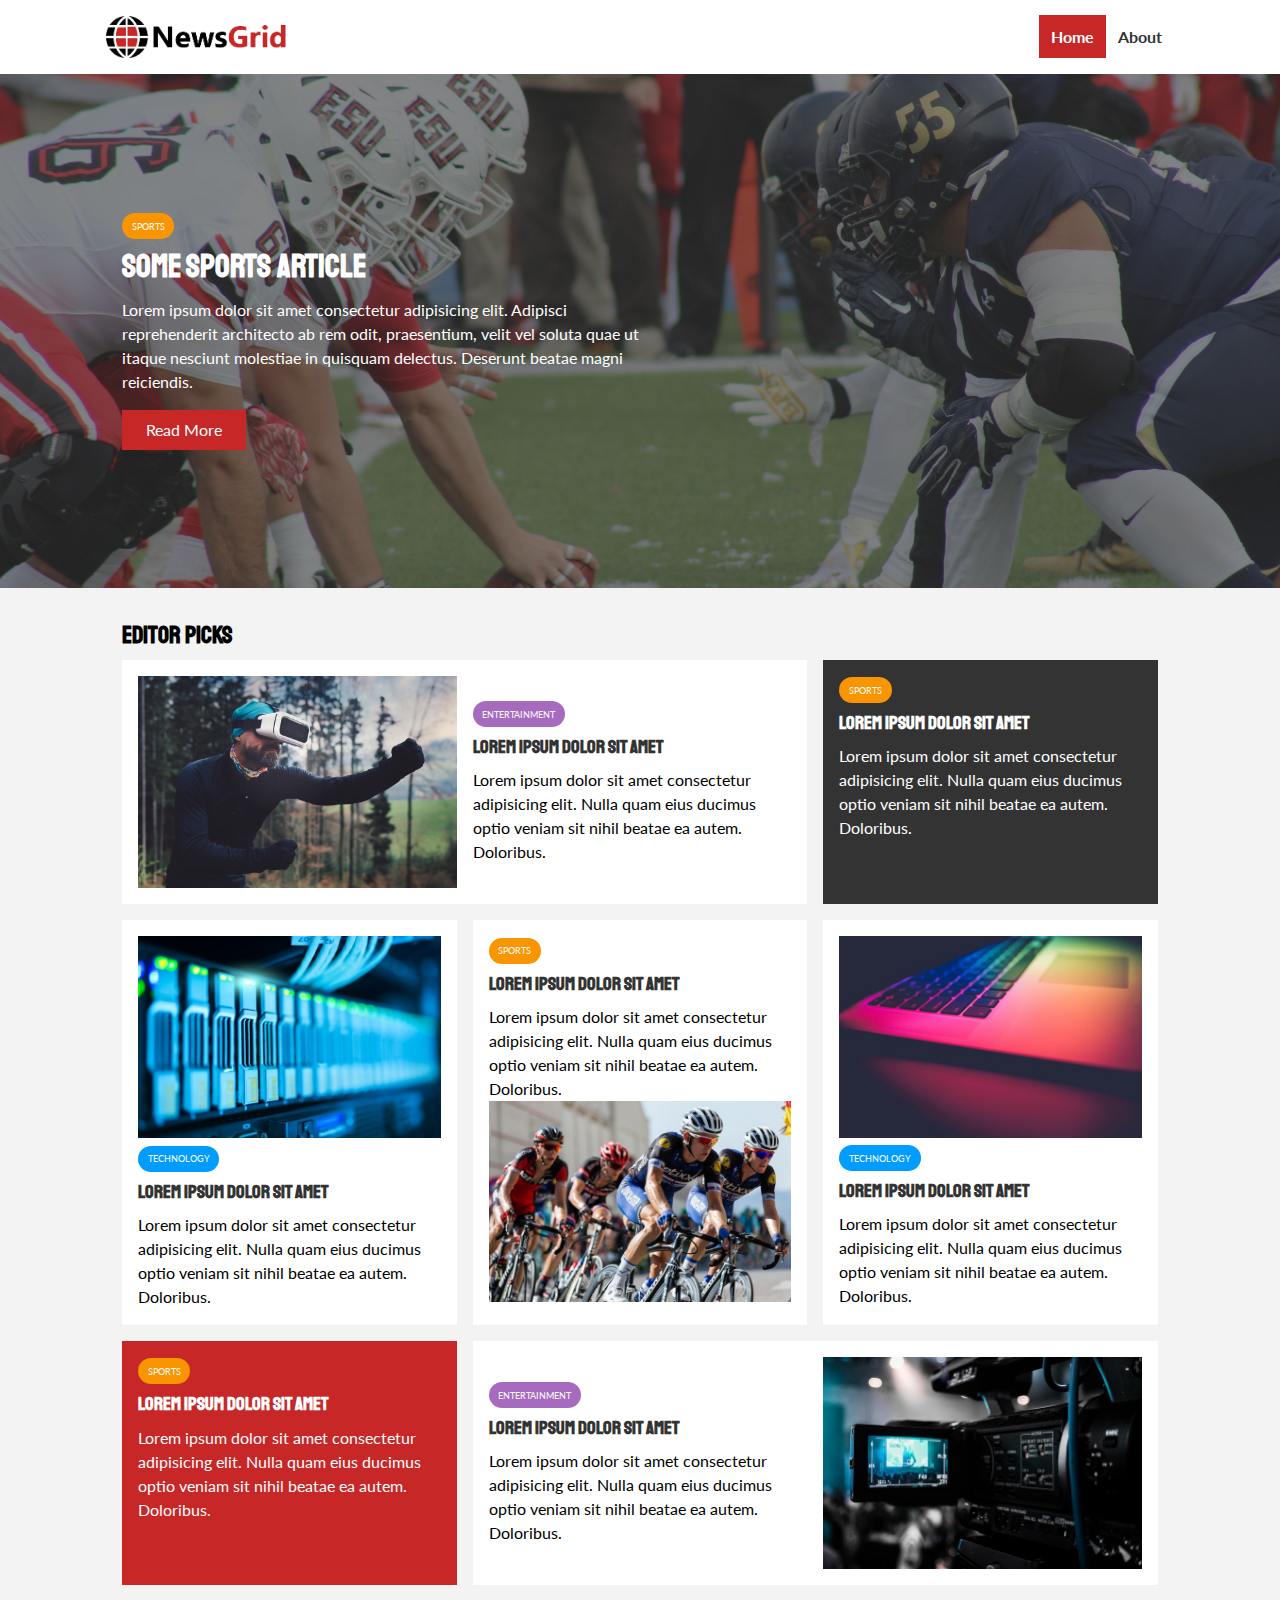
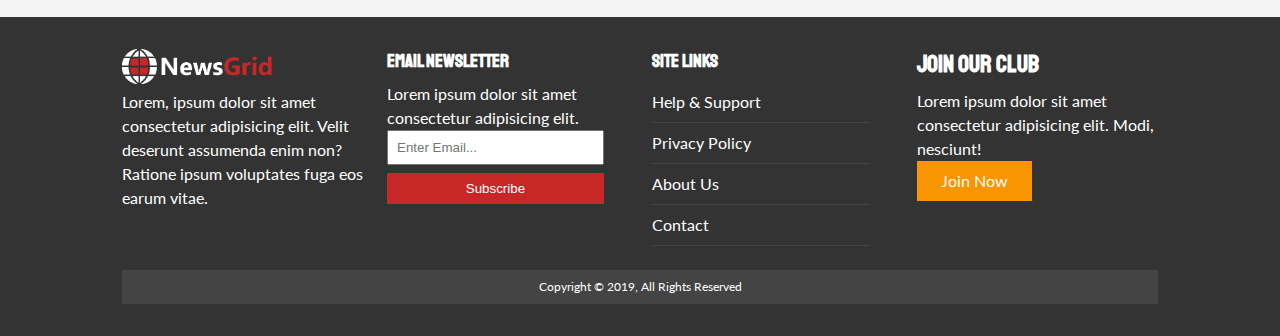
==== index.html @ 6f07f68f "updated form" ====
<!DOCTYPE html>
<html lang="en">
  <head>
    <meta charset="UTF-8" />
    <meta http-equiv="X-UA-Compatible" content="IE=edge" />
    <meta name="viewport" content="width=device-width, initial-scale=1.0" />
    <meta http-equiv="X-UA-Compatible" content="ie=edge" />
    <link
      rel="stylesheet"
      href="https://use.fontawesome.com/releases/v5.6.3/css/all.css"
      integrity="sha384-UHRtZLI+pbxtHCWp1t77Bi1L4ZtiqrqD80Kn4Z8NTSRyMA2Fd33n5dQ8lWUE00s/"
      crossorigin="anonymous"
    />
    <link
      href="https://fonts.googleapis.com/css?family=Lato|Staatliches"
      rel="stylesheet"
    />
    <link rel="stylesheet" href="css/style.css" />
    <link
      rel="stylesheet"
      media="screen and (max-width: 768px)"
      href="css/mobile.css"
    />
    <link rel="shortcut icon" type="image/x-icon" href="favicon.ico" />
    <title>Grid News Page | Latest News</title>
  </head>
  <body>
    <nav id="main-nav">
      <div class="container">
        <img src="img/logo.png" alt="NewsGrid" class="logo" />
        <div class="social">
          <a href="http://facebook.com" target="_blank"
            ><i class="fab fa-facebook fa-2x"></i
          ></a>
          <a href="http://twitter.com" target="_blank"
            ><i class="fab fa-twitter fa-2x"></i
          ></a>
          <a href="http://instagram.com" target="_blank"
            ><i class="fab fa-instagram fa-2x"></i
          ></a>
          <a href="http://youtube.com" target="_blank"
            ><i class="fab fa-youtube fa-2x"></i
          ></a>
        </div>
        <ul>
          <li><a class="current" href="index.html">Home</a></li>
          <li><a href="about.html">About</a></li>
        </ul>
      </div>
    </nav>

    <!-- Showcase -->
    <header id="showcase">
      <div class="container">
        <div class="showcase-container">
          <div class="showcase-content">
            <div class="category category-sports">Sports</div>
            <h1>Some Sports Article</h1>
            <p>
              Lorem ipsum dolor sit amet consectetur adipisicing elit. Adipisci
              reprehenderit architecto ab rem odit, praesentium, velit vel
              soluta quae ut itaque nesciunt molestiae in quisquam delectus.
              Deserunt beatae magni reiciendis.
            </p>
            <a href="article.html" class="btn btn-primary">Read More</a>
          </div>
        </div>
      </div>
    </header>

    <!-- Home Articles -->
    <section id="home-articles" class="py-2">
      <div class="container">
        <h2>Editor Picks</h2>
        <div class="articles-container">
          <article class="card">
            <img src="img/articles/ent1.jpg" alt="" />
            <div>
              <div class="category category-ent">Entertainment</div>
              <h3>
                <a href="article.html">Lorem ipsum dolor sit amet</a>
              </h3>
              <p>
                Lorem ipsum dolor sit amet consectetur adipisicing elit. Nulla
                quam eius ducimus optio veniam sit nihil beatae ea autem.
                Doloribus.
              </p>
            </div>
          </article>
          <article class="card bg-dark">
            <div class="category category-sports">Sports</div>
            <h3>
              <a href="article.html">Lorem ipsum dolor sit amet</a>
            </h3>
            <p>
              Lorem ipsum dolor sit amet consectetur adipisicing elit. Nulla
              quam eius ducimus optio veniam sit nihil beatae ea autem.
              Doloribus.
            </p>
          </article>
          <article class="card">
            <img src="img/articles/tech1.jpg" alt="" />
            <div class="category category-tech">Technology</div>
            <h3>
              <a href="article.html">Lorem ipsum dolor sit amet</a>
            </h3>
            <p>
              Lorem ipsum dolor sit amet consectetur adipisicing elit. Nulla
              quam eius ducimus optio veniam sit nihil beatae ea autem.
              Doloribus.
            </p>
          </article>
          <article class="card">
            <div class="category category-sports">Sports</div>
            <h3>
              <a href="article.html">Lorem ipsum dolor sit amet</a>
            </h3>
            <p>
              Lorem ipsum dolor sit amet consectetur adipisicing elit. Nulla
              quam eius ducimus optio veniam sit nihil beatae ea autem.
              Doloribus.
            </p>
            <img src="img/articles/sports1.jpg" alt="" />
          </article>
          <article class="card">
            <img src="img/articles/tech2.jpg" alt="" />
            <div class="category category-tech">Technology</div>
            <h3>
              <a href="article.html">Lorem ipsum dolor sit amet</a>
            </h3>
            <p>
              Lorem ipsum dolor sit amet consectetur adipisicing elit. Nulla
              quam eius ducimus optio veniam sit nihil beatae ea autem.
              Doloribus.
            </p>
          </article>
          <article class="card bg-primary">
            <div class="category category-sports">Sports</div>
            <h3>
              <a href="article.html">Lorem ipsum dolor sit amet</a>
            </h3>
            <p>
              Lorem ipsum dolor sit amet consectetur adipisicing elit. Nulla
              quam eius ducimus optio veniam sit nihil beatae ea autem.
              Doloribus.
            </p>
          </article>
          <article class="card">
            <div>
              <div class="category category-ent">Entertainment</div>
              <h3>
                <a href="article.html">Lorem ipsum dolor sit amet</a>
              </h3>
              <p>
                Lorem ipsum dolor sit amet consectetur adipisicing elit. Nulla
                quam eius ducimus optio veniam sit nihil beatae ea autem.
                Doloribus.
              </p>
            </div>
            <img src="img/articles/ent2.jpg" alt="" />
          </article>
        </div>
      </div>
    </section>

    <!-- Footer -->
    <footer id="main-footer" class="py-2">
      <div class="container footer-container">
        <div>
          <img src="img/logo_light.png" alt="NewsGrid" />
          <p>
            Lorem, ipsum dolor sit amet consectetur adipisicing elit. Velit
            deserunt assumenda enim non? Ratione ipsum voluptates fuga eos earum
            vitae.
          </p>
        </div>
        <div>
          <h3>Email Newsletter</h3>
          <p>Lorem ipsum dolor sit amet consectetur adipisicing elit.</p>
          <form name="contact" method="POST" data-netlify="true">
            <input type="email" name="email" placeholder="Enter Email..." />
            <input type="submit" value="Subscribe" class="btn btn-primary" />
          </form>
        </div>
        <div>
          <h3>Site Links</h3>
          <ul class="list">
            <li><a href="#">Help & Support</a></li>
            <li><a href="#">Privacy Policy</a></li>
            <li><a href="#">About Us</a></li>
            <li><a href="#">Contact</a></li>
          </ul>
        </div>
        <div>
          <h2>Join Our Club</h2>
          <p>
            Lorem ipsum dolor sit amet consectetur adipisicing elit. Modi,
            nesciunt!
          </p>
          <a href="#" class="btn btn-secondary">Join Now</a>
        </div>
        <div>
          <p>Copyright &copy; 2019, All Rights Reserved</p>
        </div>
      </div>
    </footer>
  </body>
</html>
---- css/style.css ----
:root {
  --primary-color: #c72727;
  --secondary-color: #f99500;
  --light-color: #f3f3f3;
  --dark-color: #333;
  --max-width: 1100px;
}

.category {
  --sports-color: #f99500;
  --ent-color: #a66bbe;
  --tech-color: #009cff;
}

* {
  margin: 0;
  padding: 0;
  box-sizing: border-box;
}

body {
  font-family: 'Lato', sans-serif;
  line-height: 1.5;
  background: var(--light-color);
}

a {
  color: #333;
  text-decoration: none;
}

ul {
  list-style: none;
}

img {
  width: 100%;
}

h1,
h2,
h3,
h4,
h5,
h6 {
  font-family: 'Staatliches', cursive;
  margin-bottom: 0.55rem;
  line-height: 1.3;
}

/* Utility */
.container {
  max-width: var(--max-width);
  margin: auto;
  padding: 0 2rem;
  overflow: hidden;
}

.category {
  display: inline-block;
  color: #fff;
  font-size: 0.55rem;
  text-transform: uppercase;
  padding: 0.4rem 0.6rem;
  border-radius: 15px;
  margin-bottom: 0.5rem;
}

.category-sports {
  background: var(--sports-color);
}
.category-ent {
  background: var(--ent-color);
}
.category-tech {
  background: var(--tech-color);
}

.btn {
  display: inline-block;
  border: none;
  background: var(--dark-color);
  color: #fff;
  padding: 0.5rem 1.5rem;
}

.btn-light {
  background: var(--light-color);
}
.btn-primary {
  background: var(--primary-color);
}
.btn-secondary {
  background: var(--secondary-color);
}

.btn-block {
  display: block;
  width: 100%;
  text-align: center;
}

.btn:hover {
  opacity: 0.9;
}

.card {
  background: #fff;
  padding: 1rem;
}

.bg-dark {
  background: var(--dark-color);
  color: #fff;
}

.bg-primary {
  background: var(--primary-color);
  color: #fff;
}

.bg-secondary {
  background: var(--secondary-color);
  color: #fff;
}

.bg-dark h1,
.bg-dark h2,
.bg-dark h3,
.bg-dark a,
.bg-primary h1,
.bg-primary h2,
.bg-primary h3,
.bg-primary a,
.bg-secondary h1,
.bg-secondary h2,
.bg-secondary h3,
.bg-secondary a {
  color: #fff;
}

.py-1 {
  padding: 1.5rem 0;
}
.py-2 {
  padding: 2rem 0;
}
.py-3 {
  padding: 3rem 0;
}
.p-1 {
  padding: 1.5rem;
}
.p-2 {
  padding: 2rem;
}
.p-3 {
  padding: 3rem;
}

.l-heading {
  font-size: 3rem;
}

.list li {
  padding: 0.5rem 0;
  border-bottom: #555 dotted 1px;
  width: 90%;
}

.list li a:hover {
  color: var(--primary-color) !important;
}

/* Inner page grid container */
.page-container {
  display: grid;
  grid-template-columns: 5fr 2fr;
  margin: 2rem 0;
  grid-gap: 1.5rem;
}

.page-container > *:first-child {
  grid-row: 1 / span 3;
}

/* Navigation */
#main-nav {
  background: #fff;
  position: sticky;
  top: 0;
  z-index: 2;
}

#main-nav .container {
  display: grid;
  grid-template-columns: 6fr 3fr 2fr;
  padding: 1rem;
  align-items: center;
}

#main-nav .logo {
  width: 180px;
}

#main-nav ul {
  justify-self: end;
  display: flex;
}

#main-nav ul li a {
  padding: 0.75rem;
  font-weight: bold;
}

#main-nav ul li a.current {
  background: var(--primary-color);
  color: #fff;
}

#main-nav ul li a:hover {
  background: var(--light-color);
  color: var(--dark-color);
}

#main-nav .social {
  justify-self: center;
}

#main-nav .social i {
  color: #777;
  margin-right: 0.5rem;
}

/* Showcase */
#showcase {
  color: #fff;
  background: #333;
  padding: 2rem;
  position: relative;
}

#showcase:before {
  content: '';
  background: url('../img/featured.jpg') no-repeat center center/cover;
  position: absolute;
  top: 0;
  left: 0;
  width: 100%;
  height: 100%;
  opacity: 0.4;
}

#showcase .showcase-container {
  display: grid;
  grid-template-columns: repeat(2, 1fr);
  justify-content: center;
  align-items: center;
  height: 50vh;
}

#showcase .showcase-content {
  z-index: 1;
}

#showcase .showcase-content p {
  margin-bottom: 1rem;
}

/* Home Articles */
#home-articles .articles-container {
  display: grid;
  grid-template-columns: repeat(3, 1fr);
  grid-gap: 1rem;
}

#home-articles .articles-container > *:first-child,
#home-articles .articles-container > *:last-child {
  display: grid;
  grid-template-columns: repeat(2, 1fr);
  grid-gap: 1rem;
  align-items: center;
  grid-column: 1 / span 2;
}

#home-articles .articles-container > *:last-child {
  grid-column: 2 / span 2;
}

#article .meta {
  display: flex;
  justify-content: space-between;
  align-items: center;
  background: #eee;
  padding: 0.5rem;
}

#article .meta .category {
  margin-top: 0.4rem;
}

/* Footer */
#main-footer {
  background: var(--dark-color);
  color: #fff;
}

#main-footer img {
  width: 150px;
}

#main-footer a {
  color: #fff;
}

#main-footer .footer-container {
  display: grid;
  grid-template-columns: repeat(4, 1fr);
  grid-gap: 1.5rem;
}

#main-footer .footer-container > *:last-child {
  background: #444;
  grid-column: 1 / span 4;
  padding: 0.5rem;
  text-align: center;
  font-size: 0.75rem;
}

#main-footer .footer-container input[type='email'] {
  width: 90%;
  padding: 0.5rem;
  margin-bottom: 0.5rem;
}

#main-footer .footer-container input[type='submit'] {
  width: 90%;
}
---- css/mobile.css ----
/* Navigation */
#main-nav .social {
  display: none;
}

#main-nav .container {
  grid-template-columns: 1fr;
  grid-gap: 1.2rem;
}

#main-nav ul,
#main-nav .logo {
  justify-self: center;
}

#main-nav ul li a {
  padding: 0.5rem;
}

#home-articles .articles-container {
  grid-template-columns: repeat(2, 1fr);
}

#home-articles .articles-container > *:first-child,
#home-articles .articles-container > *:last-child {
  grid-template-columns: 1fr;
  grid-column: 1;
}

@media (max-width: 600px) {
  /* Stack Grid Items */
  #showcase .showcase-container,
  #home-articles .articles-container,
  #main-footer .footer-container {
    grid-template-columns: 1fr;
  }

  #main-footer .footer-container > *:last-child {
    grid-column: 1;
  }

  #main-footer .footer-container > *:first-child,
  #main-footer .footer-container > *:nth-child(2) {
    border-bottom: #444 dotted 1px;
    padding-bottom: 1rem;
  }

  .page-container {
    grid-template-columns: 1fr;
    text-align: center;
  }

  .page-container > *:first-child {
    grid-row: 1;
  }

  .l-heading {
    font-size: 2rem;
  }
}
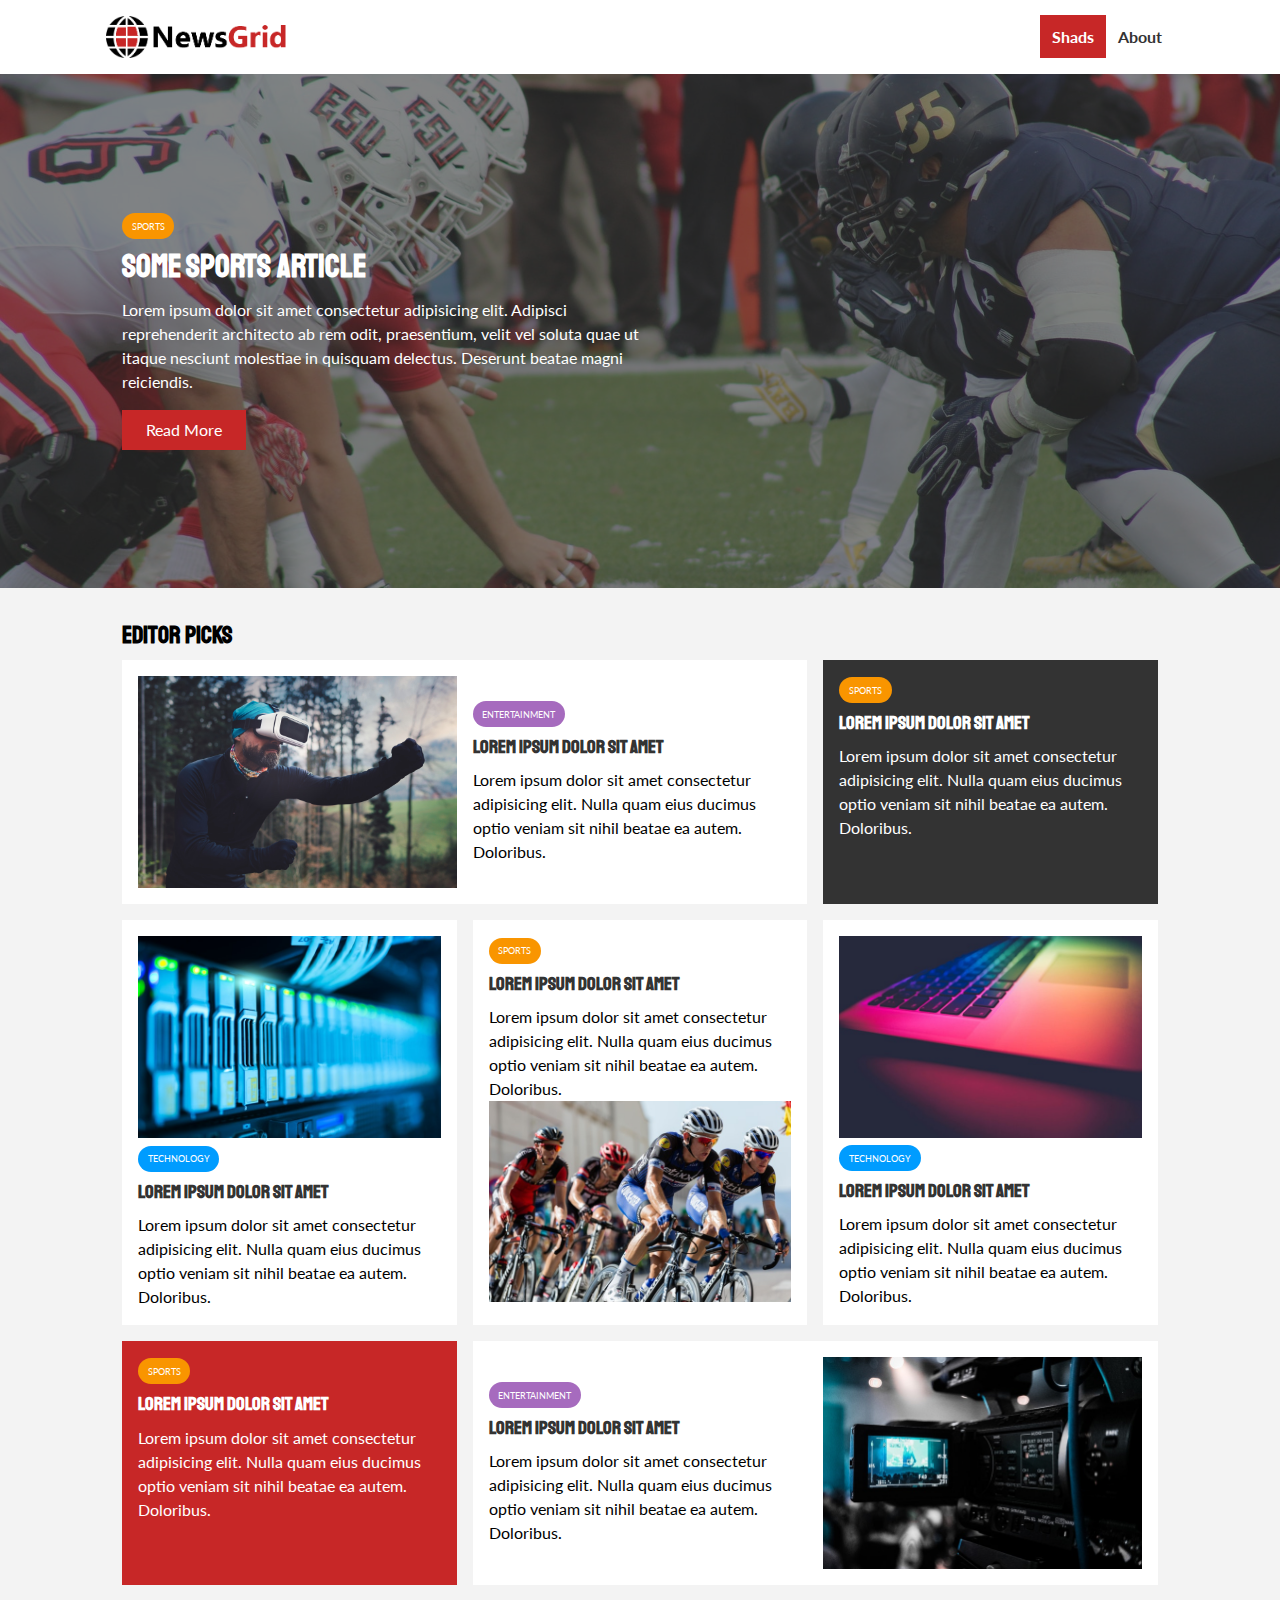
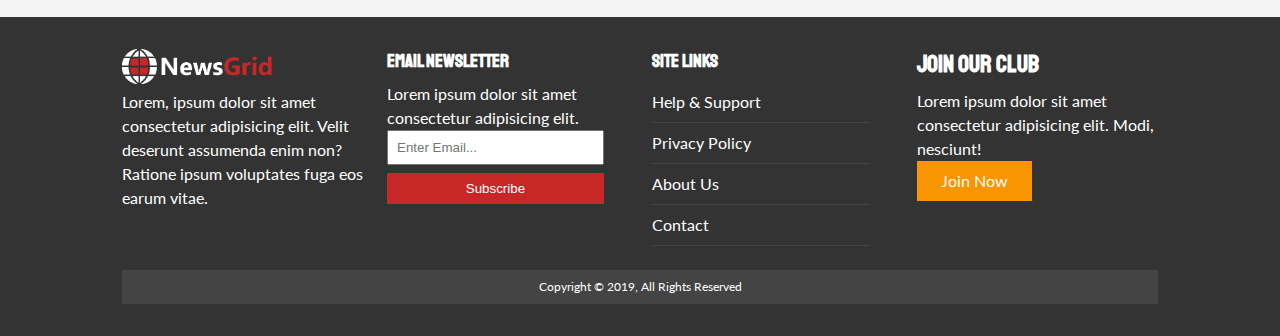
==== commit e04b7646: "changed name" ====
--- a/index.html
+++ b/index.html
@@ -43,7 +43,7 @@
           ></a>
         </div>
         <ul>
-          <li><a class="current" href="index.html">Home</a></li>
+          <li><a class="current" href="index.html">Shads</a></li>
           <li><a href="about.html">About</a></li>
         </ul>
       </div>
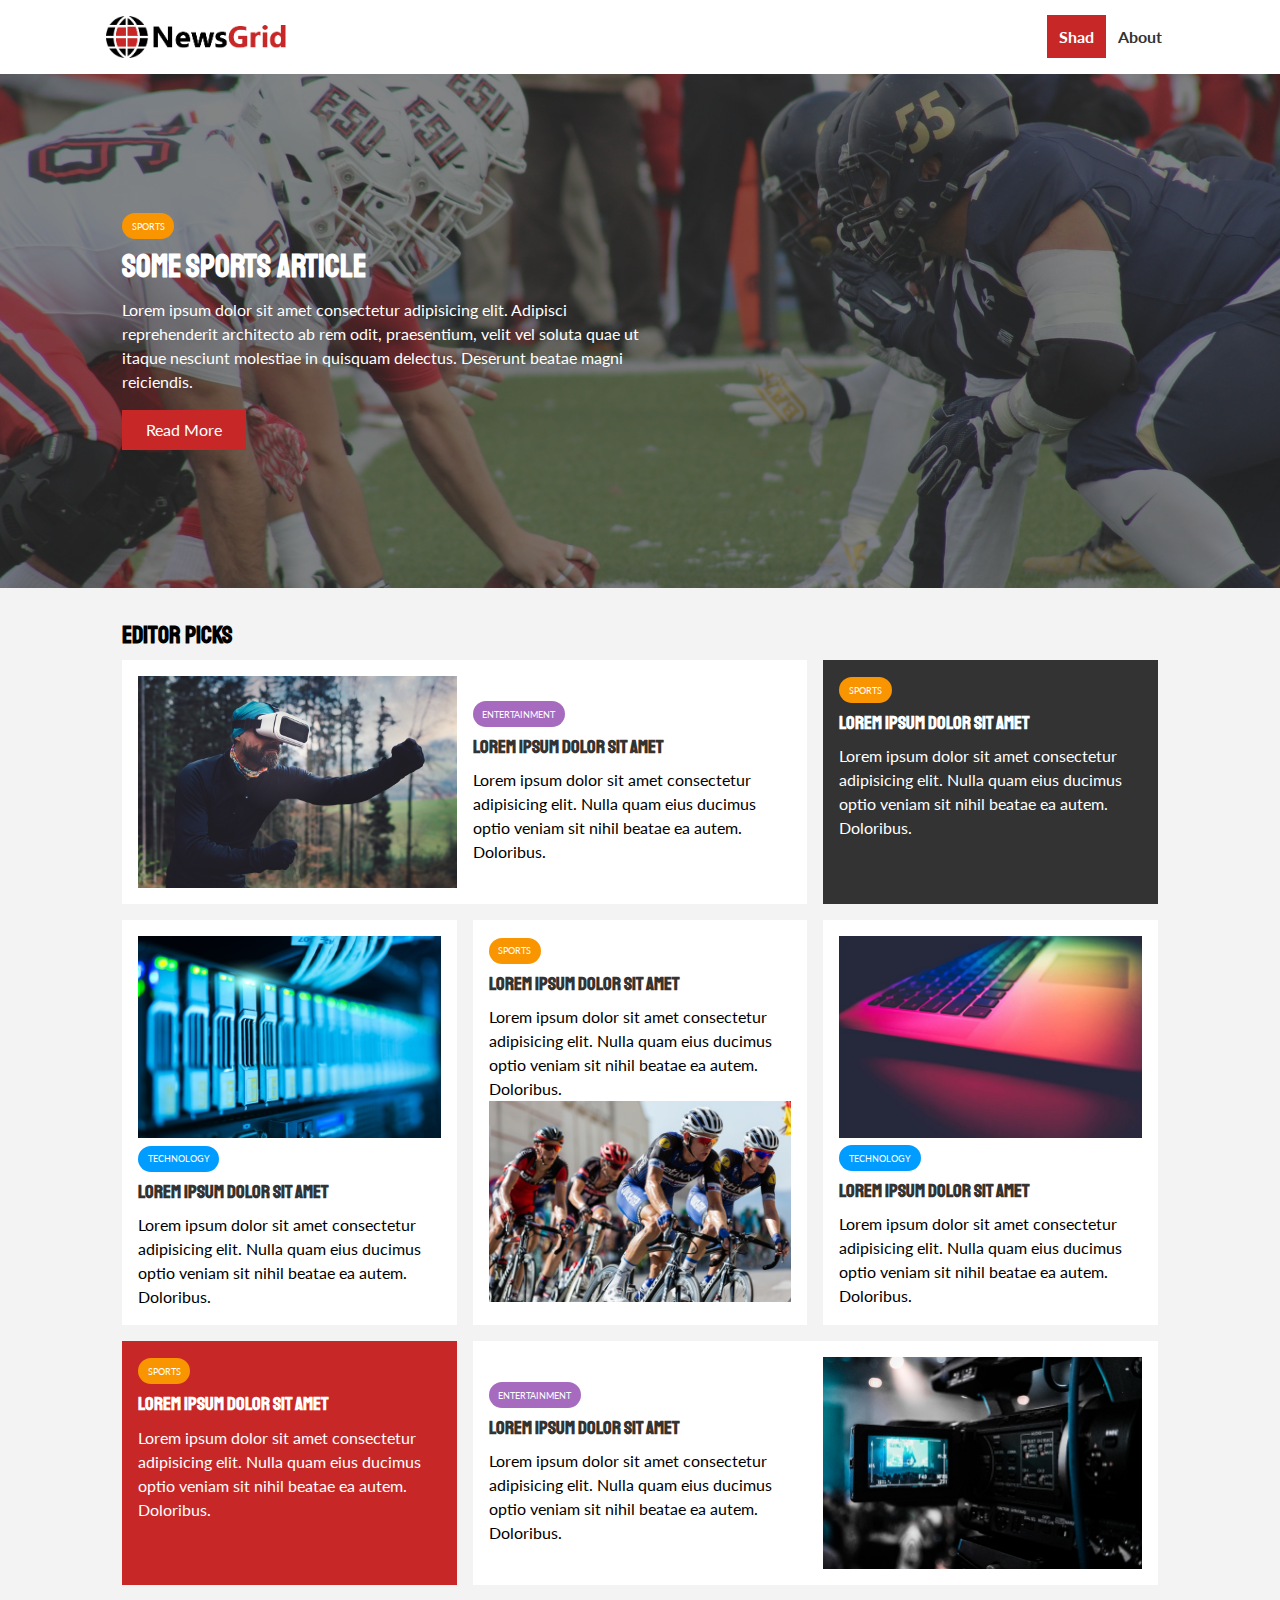
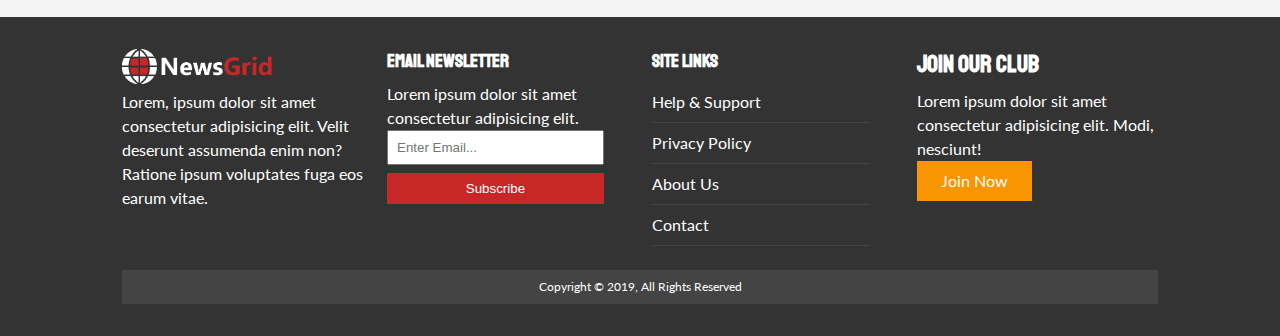
==== commit bee78f0f: "one change" ====
--- a/index.html
+++ b/index.html
@@ -43,7 +43,7 @@
           ></a>
         </div>
         <ul>
-          <li><a class="current" href="index.html">Shads</a></li>
+          <li><a class="current" href="index.html">Shad</a></li>
           <li><a href="about.html">About</a></li>
         </ul>
       </div>
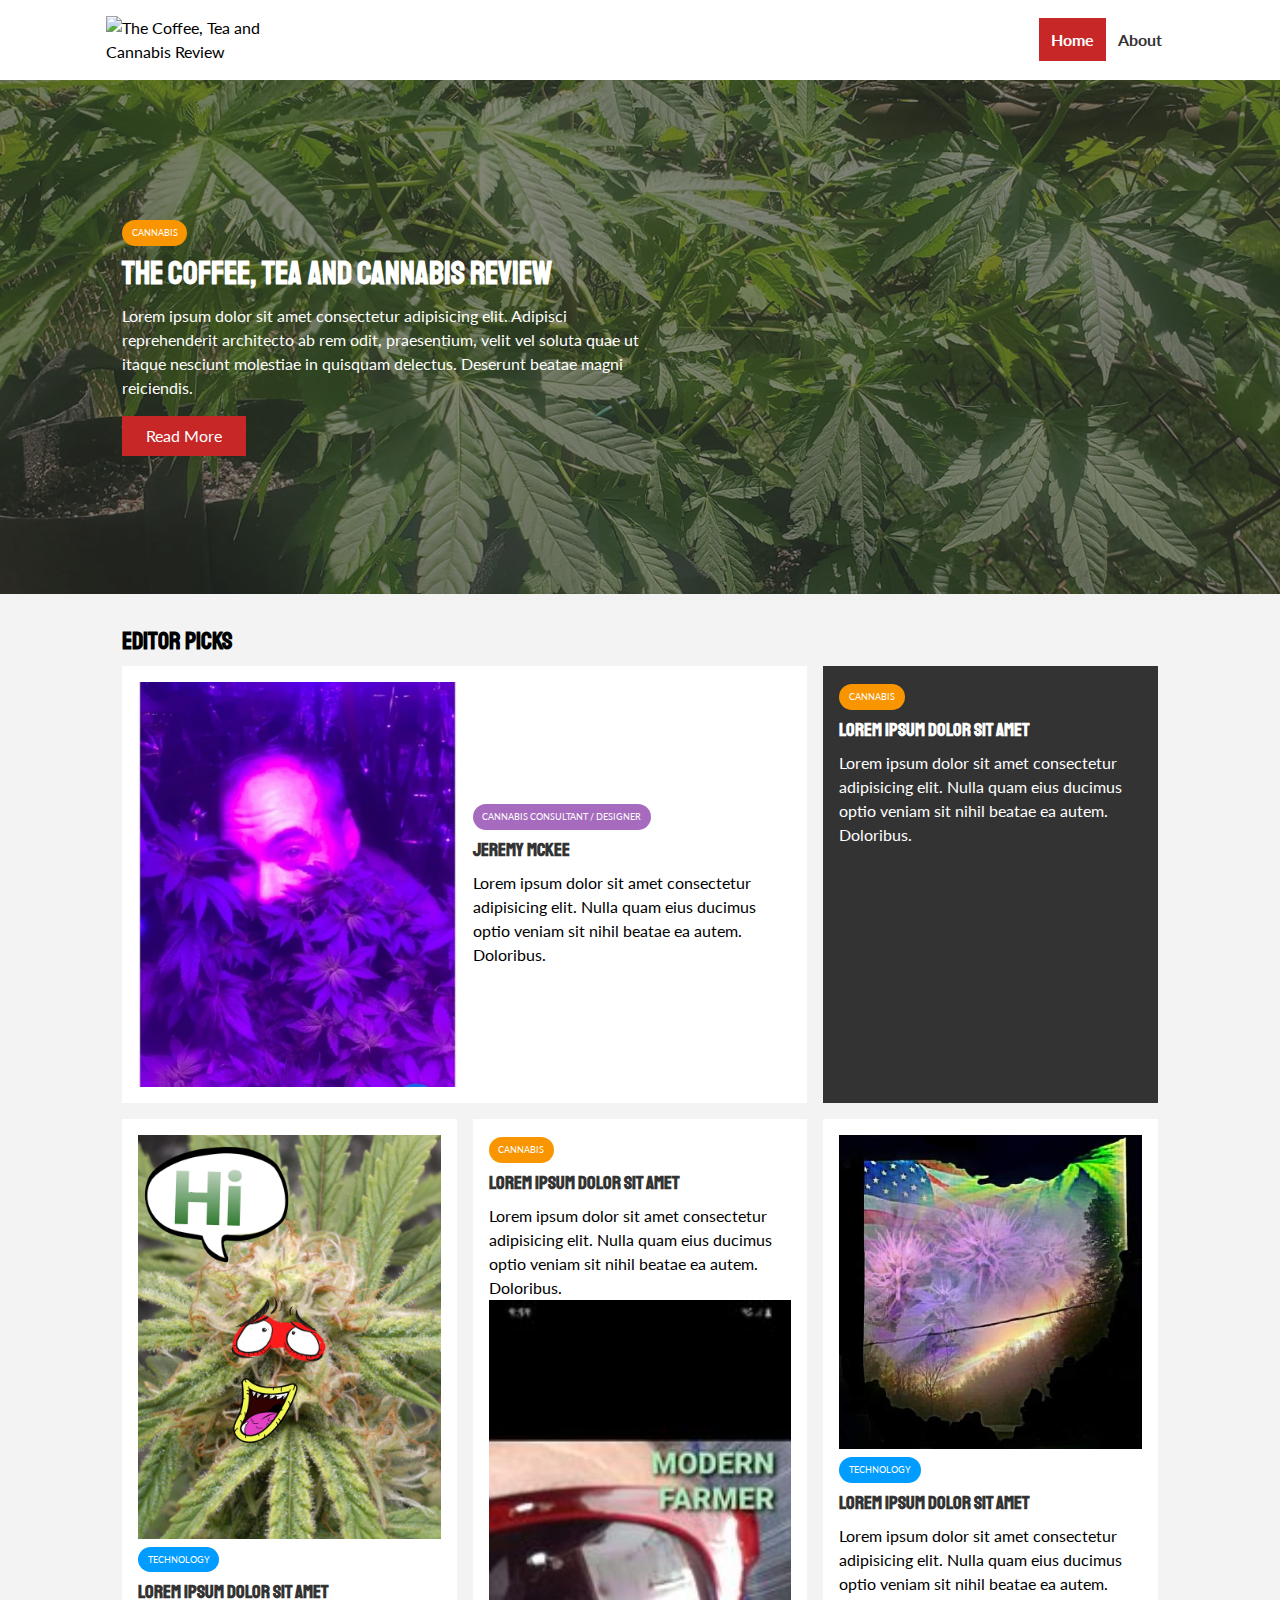
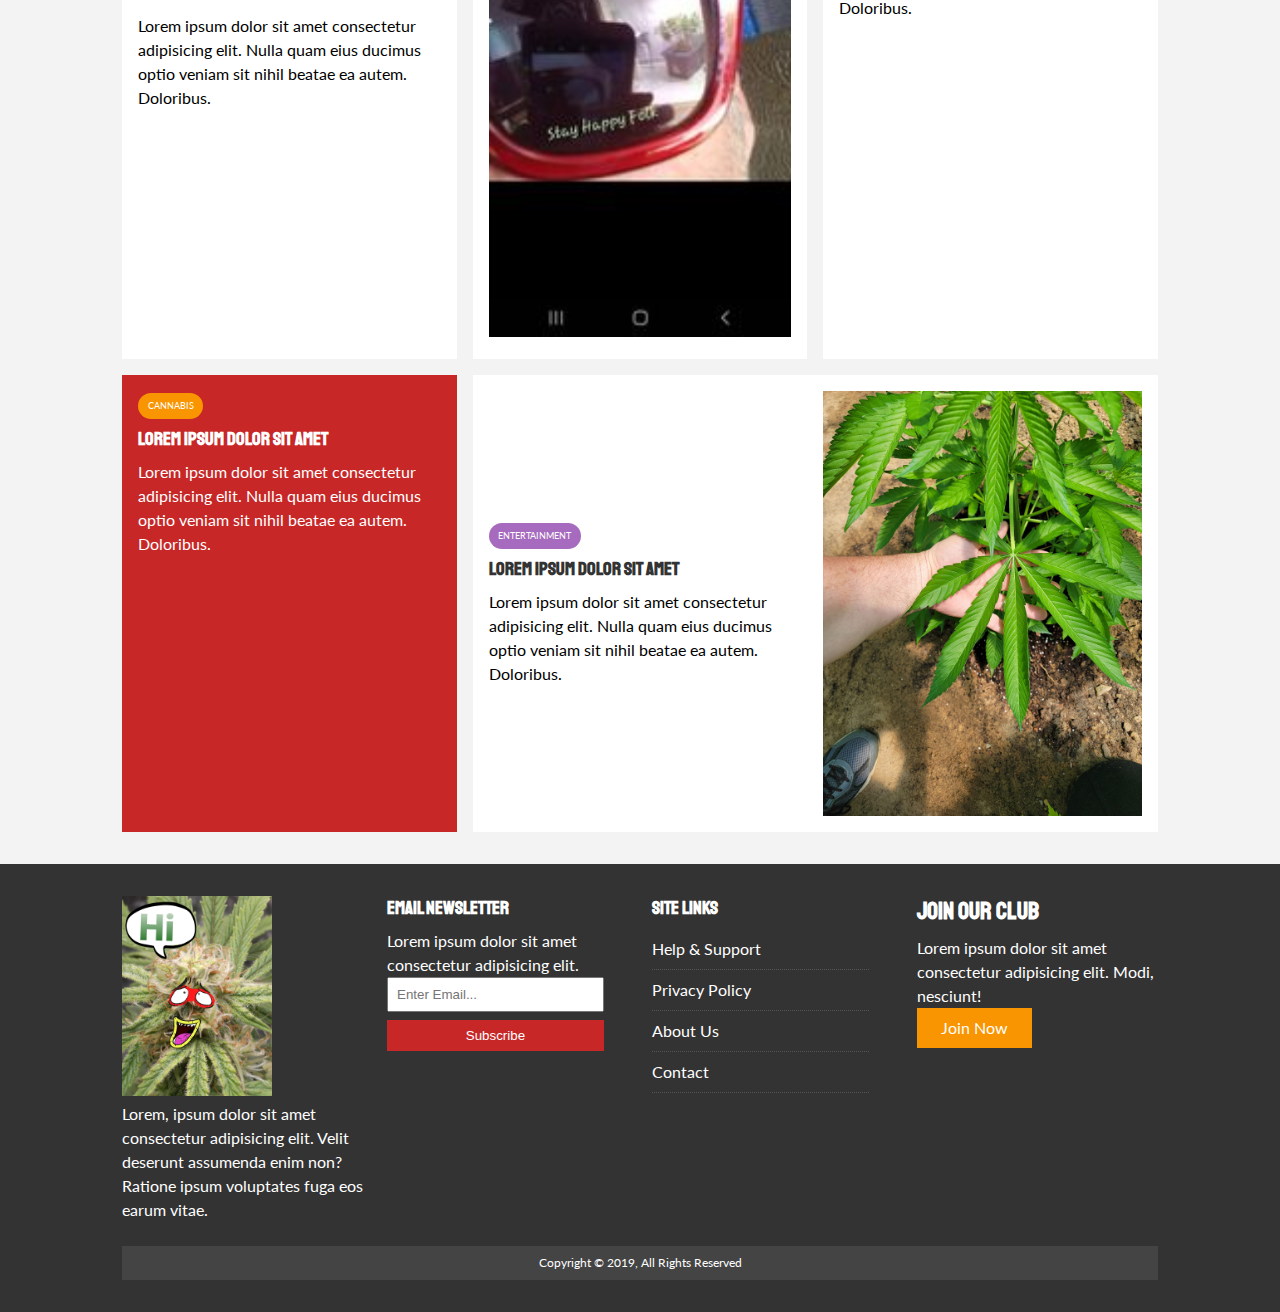
==== commit 5ddf2d36: "coffee and tea changes" ====
--- a/index.html
+++ b/index.html
@@ -22,12 +22,16 @@
       href="css/mobile.css"
     />
     <link rel="shortcut icon" type="image/x-icon" href="favicon.ico" />
-    <title>Grid News Page | Latest News</title>
+    <title>The Coffee, Tea and Cannabis Review | Latest News</title>
   </head>
   <body>
     <nav id="main-nav">
       <div class="container">
-        <img src="img/logo.png" alt="NewsGrid" class="logo" />
+        <img
+          src="img/"
+          alt="The Coffee, Tea and Cannabis Review"
+          class="logo"
+        />
         <div class="social">
           <a href="http://facebook.com" target="_blank"
             ><i class="fab fa-facebook fa-2x"></i
@@ -43,7 +47,7 @@
           ></a>
         </div>
         <ul>
-          <li><a class="current" href="index.html">Shad</a></li>
+          <li><a class="current" href="index.html">Home</a></li>
           <li><a href="about.html">About</a></li>
         </ul>
       </div>
@@ -54,8 +58,8 @@
       <div class="container">
         <div class="showcase-container">
           <div class="showcase-content">
-            <div class="category category-sports">Sports</div>
-            <h1>Some Sports Article</h1>
+            <div class="category category-sports">Cannabis</div>
+            <h1>The Coffee, Tea and Cannabis Review</h1>
             <p>
               Lorem ipsum dolor sit amet consectetur adipisicing elit. Adipisci
               reprehenderit architecto ab rem odit, praesentium, velit vel
@@ -74,7 +78,80 @@
         <h2>Editor Picks</h2>
         <div class="articles-container">
           <article class="card">
-            <img src="img/articles/ent1.jpg" alt="" />
+            <img src="img/jeremy.jpg" alt="" />
+            <div>
+              <div class="category category-ent">
+                Cannabis Consultant / Designer
+              </div>
+              <h3>
+                <a href="article.html">Jeremy Mckee</a>
+              </h3>
+              <p>
+                Lorem ipsum dolor sit amet consectetur adipisicing elit. Nulla
+                quam eius ducimus optio veniam sit nihil beatae ea autem.
+                Doloribus.
+              </p>
+            </div>
+          </article>
+          <article class="card bg-dark">
+            <div class="category category-sports">Cannabis</div>
+            <h3>
+              <a href="article.html">Lorem ipsum dolor sit amet</a>
+            </h3>
+            <p>
+              Lorem ipsum dolor sit amet consectetur adipisicing elit. Nulla
+              quam eius ducimus optio veniam sit nihil beatae ea autem.
+              Doloribus.
+            </p>
+          </article>
+          <article class="card">
+            <img src="img/hi.jpg" alt="" />
+            <div class="category category-tech">Technology</div>
+            <h3>
+              <a href="article.html">Lorem ipsum dolor sit amet</a>
+            </h3>
+            <p>
+              Lorem ipsum dolor sit amet consectetur adipisicing elit. Nulla
+              quam eius ducimus optio veniam sit nihil beatae ea autem.
+              Doloribus.
+            </p>
+          </article>
+          <article class="card">
+            <div class="category category-sports">Cannabis</div>
+            <h3>
+              <a href="article.html">Lorem ipsum dolor sit amet</a>
+            </h3>
+            <p>
+              Lorem ipsum dolor sit amet consectetur adipisicing elit. Nulla
+              quam eius ducimus optio veniam sit nihil beatae ea autem.
+              Doloribus.
+            </p>
+            <img src="img/shade.jpg" alt="" />
+          </article>
+          <article class="card">
+            <img src="img/ohio.jpg" alt="" />
+            <div class="category category-tech">Technology</div>
+            <h3>
+              <a href="article.html">Lorem ipsum dolor sit amet</a>
+            </h3>
+            <p>
+              Lorem ipsum dolor sit amet consectetur adipisicing elit. Nulla
+              quam eius ducimus optio veniam sit nihil beatae ea autem.
+              Doloribus.
+            </p>
+          </article>
+          <article class="card bg-primary">
+            <div class="category category-sports">Cannabis</div>
+            <h3>
+              <a href="article.html">Lorem ipsum dolor sit amet</a>
+            </h3>
+            <p>
+              Lorem ipsum dolor sit amet consectetur adipisicing elit. Nulla
+              quam eius ducimus optio veniam sit nihil beatae ea autem.
+              Doloribus.
+            </p>
+          </article>
+          <article class="card">
             <div>
               <div class="category category-ent">Entertainment</div>
               <h3>
@@ -86,78 +163,7 @@
                 Doloribus.
               </p>
             </div>
-          </article>
-          <article class="card bg-dark">
-            <div class="category category-sports">Sports</div>
-            <h3>
-              <a href="article.html">Lorem ipsum dolor sit amet</a>
-            </h3>
-            <p>
-              Lorem ipsum dolor sit amet consectetur adipisicing elit. Nulla
-              quam eius ducimus optio veniam sit nihil beatae ea autem.
-              Doloribus.
-            </p>
-          </article>
-          <article class="card">
-            <img src="img/articles/tech1.jpg" alt="" />
-            <div class="category category-tech">Technology</div>
-            <h3>
-              <a href="article.html">Lorem ipsum dolor sit amet</a>
-            </h3>
-            <p>
-              Lorem ipsum dolor sit amet consectetur adipisicing elit. Nulla
-              quam eius ducimus optio veniam sit nihil beatae ea autem.
-              Doloribus.
-            </p>
-          </article>
-          <article class="card">
-            <div class="category category-sports">Sports</div>
-            <h3>
-              <a href="article.html">Lorem ipsum dolor sit amet</a>
-            </h3>
-            <p>
-              Lorem ipsum dolor sit amet consectetur adipisicing elit. Nulla
-              quam eius ducimus optio veniam sit nihil beatae ea autem.
-              Doloribus.
-            </p>
-            <img src="img/articles/sports1.jpg" alt="" />
-          </article>
-          <article class="card">
-            <img src="img/articles/tech2.jpg" alt="" />
-            <div class="category category-tech">Technology</div>
-            <h3>
-              <a href="article.html">Lorem ipsum dolor sit amet</a>
-            </h3>
-            <p>
-              Lorem ipsum dolor sit amet consectetur adipisicing elit. Nulla
-              quam eius ducimus optio veniam sit nihil beatae ea autem.
-              Doloribus.
-            </p>
-          </article>
-          <article class="card bg-primary">
-            <div class="category category-sports">Sports</div>
-            <h3>
-              <a href="article.html">Lorem ipsum dolor sit amet</a>
-            </h3>
-            <p>
-              Lorem ipsum dolor sit amet consectetur adipisicing elit. Nulla
-              quam eius ducimus optio veniam sit nihil beatae ea autem.
-              Doloribus.
-            </p>
-          </article>
-          <article class="card">
-            <div>
-              <div class="category category-ent">Entertainment</div>
-              <h3>
-                <a href="article.html">Lorem ipsum dolor sit amet</a>
-              </h3>
-              <p>
-                Lorem ipsum dolor sit amet consectetur adipisicing elit. Nulla
-                quam eius ducimus optio veniam sit nihil beatae ea autem.
-                Doloribus.
-              </p>
-            </div>
-            <img src="img/articles/ent2.jpg" alt="" />
+            <img src="img/hand.jpg" alt="" />
           </article>
         </div>
       </div>
@@ -167,7 +173,7 @@
     <footer id="main-footer" class="py-2">
       <div class="container footer-container">
         <div>
-          <img src="img/logo_light.png" alt="NewsGrid" />
+          <img src="img/hi.jpg" alt="NewsGrid" />
           <p>
             Lorem, ipsum dolor sit amet consectetur adipisicing elit. Velit
             deserunt assumenda enim non? Ratione ipsum voluptates fuga eos earum
--- a/css/style.css
+++ b/css/style.css
@@ -242,7 +242,7 @@
 
 #showcase:before {
   content: '';
-  background: url('../img/featured.jpg') no-repeat center center/cover;
+  background: url('../img/jm.jpg') no-repeat center center/cover;
   position: absolute;
   top: 0;
   left: 0;
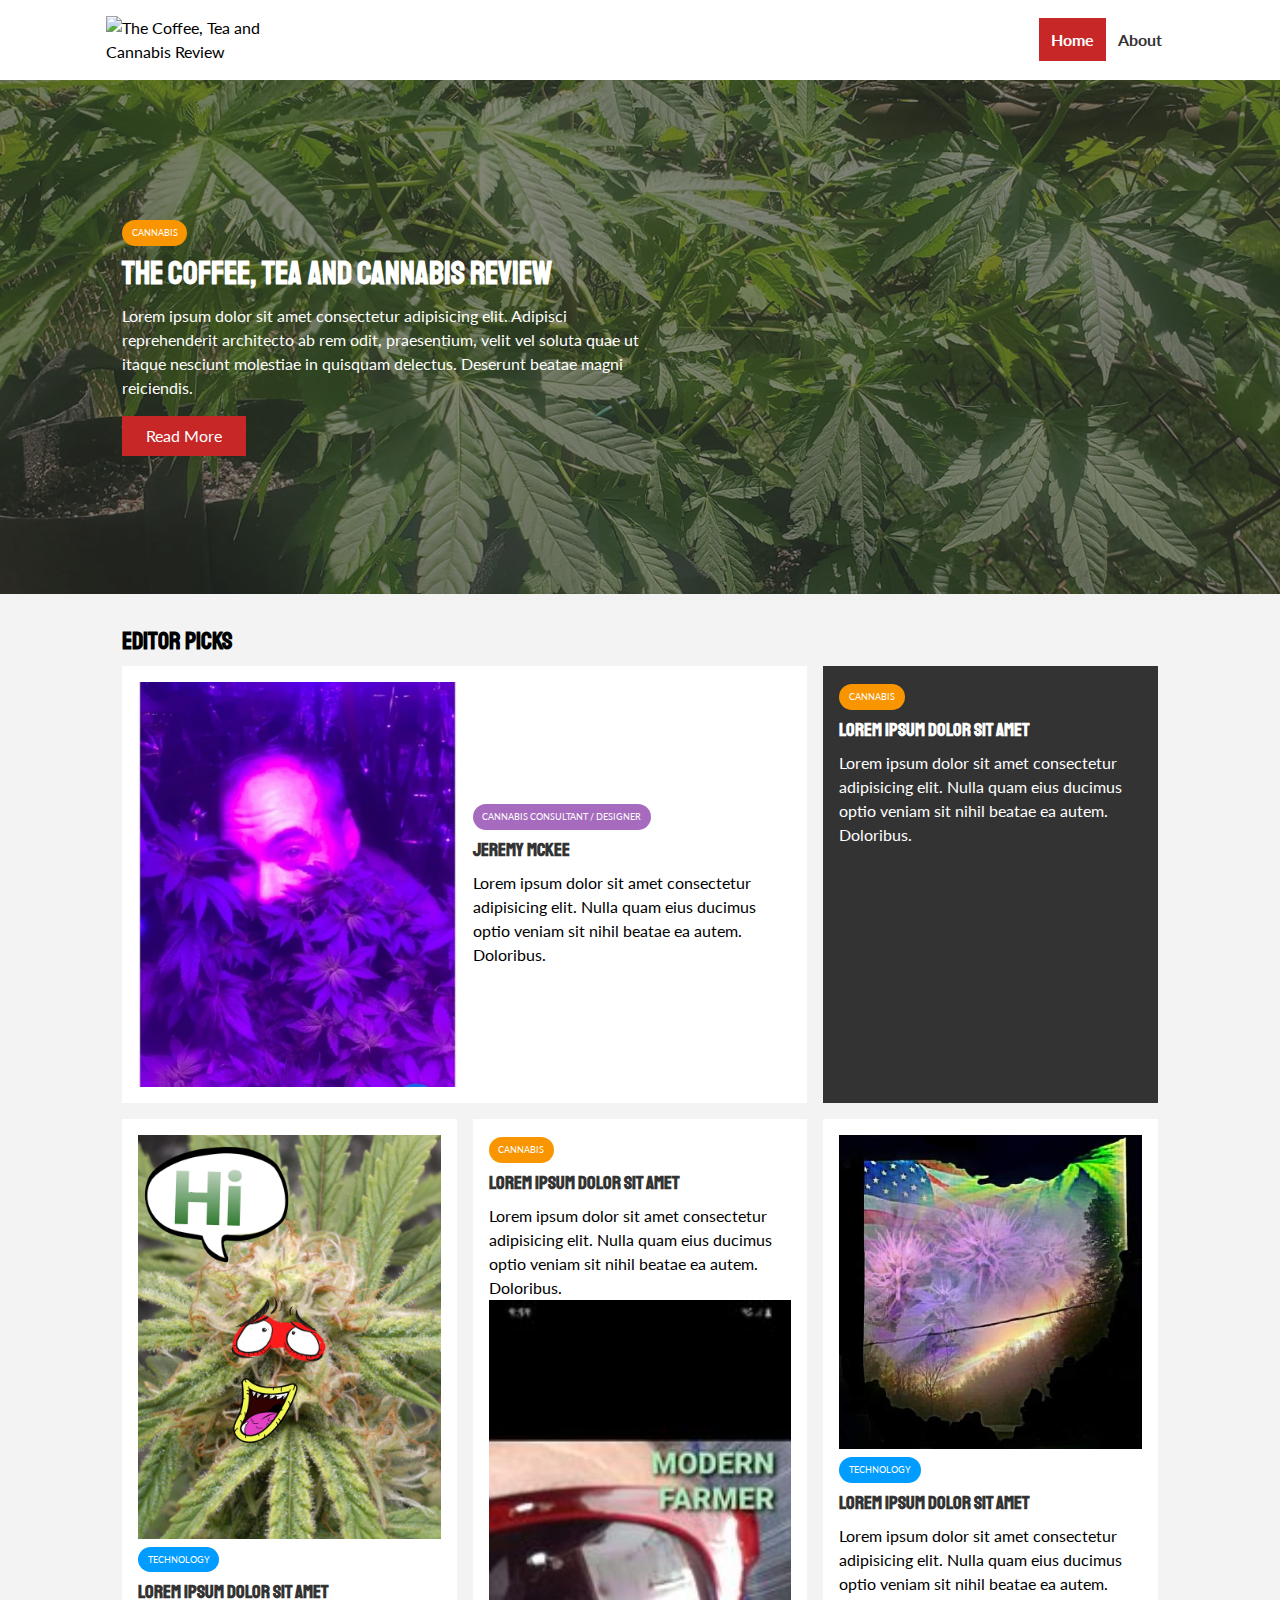
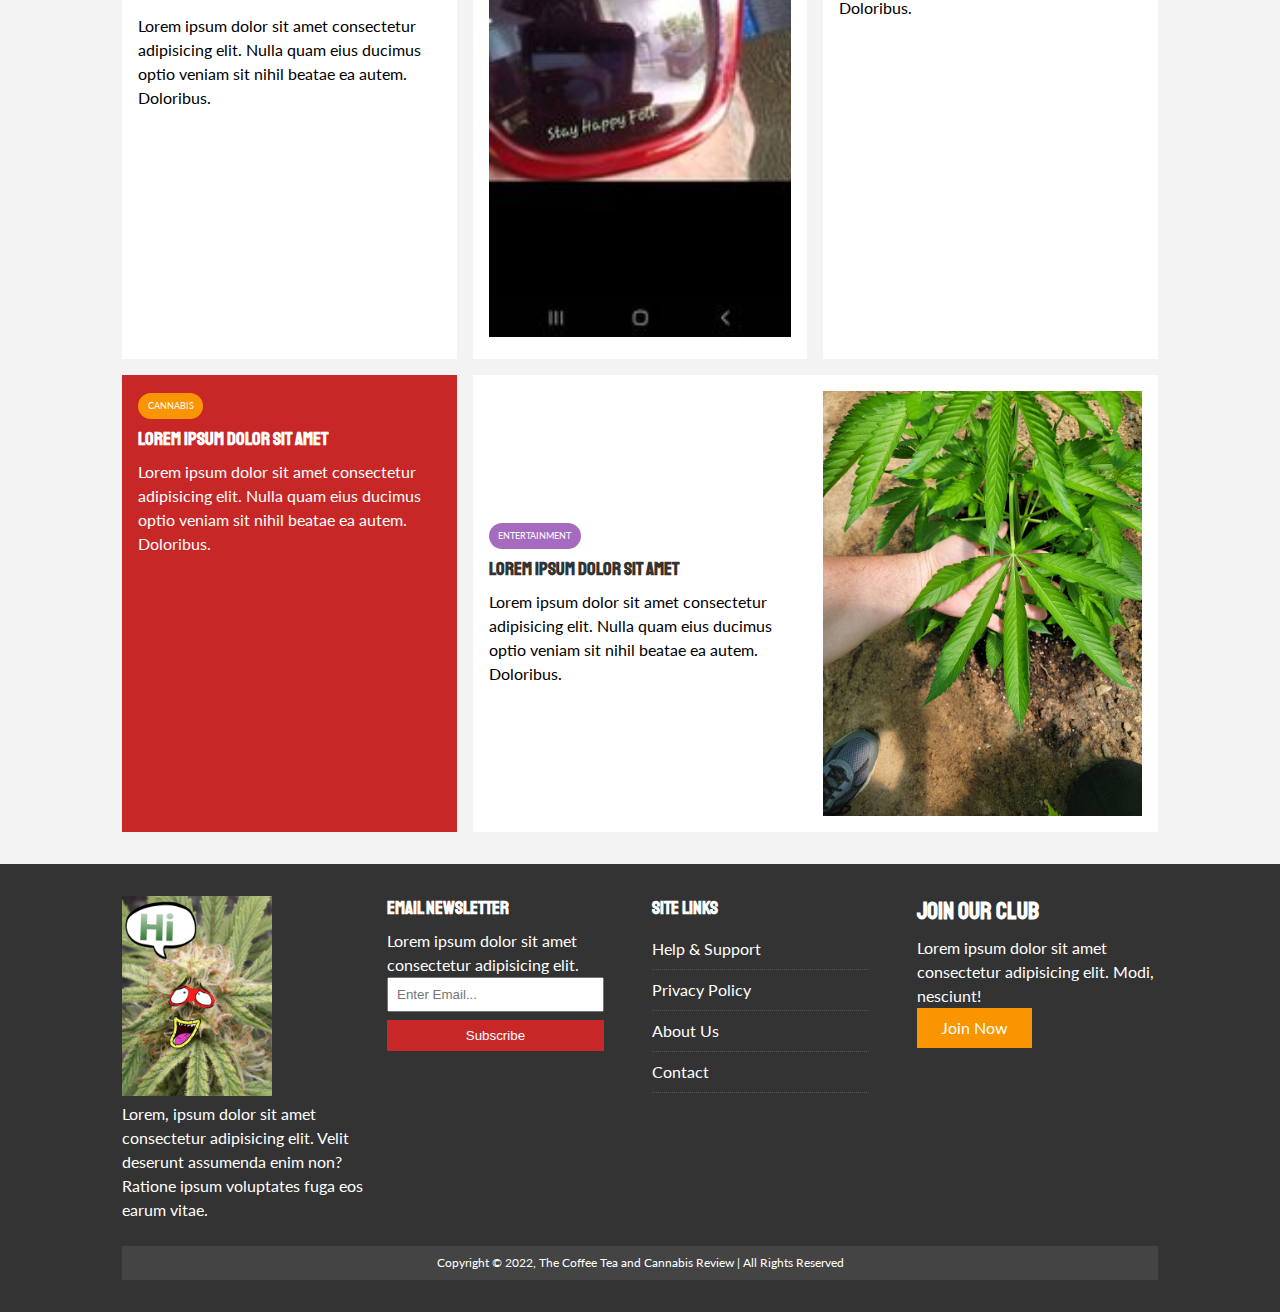
==== commit c841cb4b: "changed date" ====
--- a/index.html
+++ b/index.html
@@ -206,7 +206,10 @@
           <a href="#" class="btn btn-secondary">Join Now</a>
         </div>
         <div>
-          <p>Copyright &copy; 2019, All Rights Reserved</p>
+          <p>
+            Copyright &copy; 2022, The Coffee Tea and Cannabis Review | All
+            Rights Reserved
+          </p>
         </div>
       </div>
     </footer>
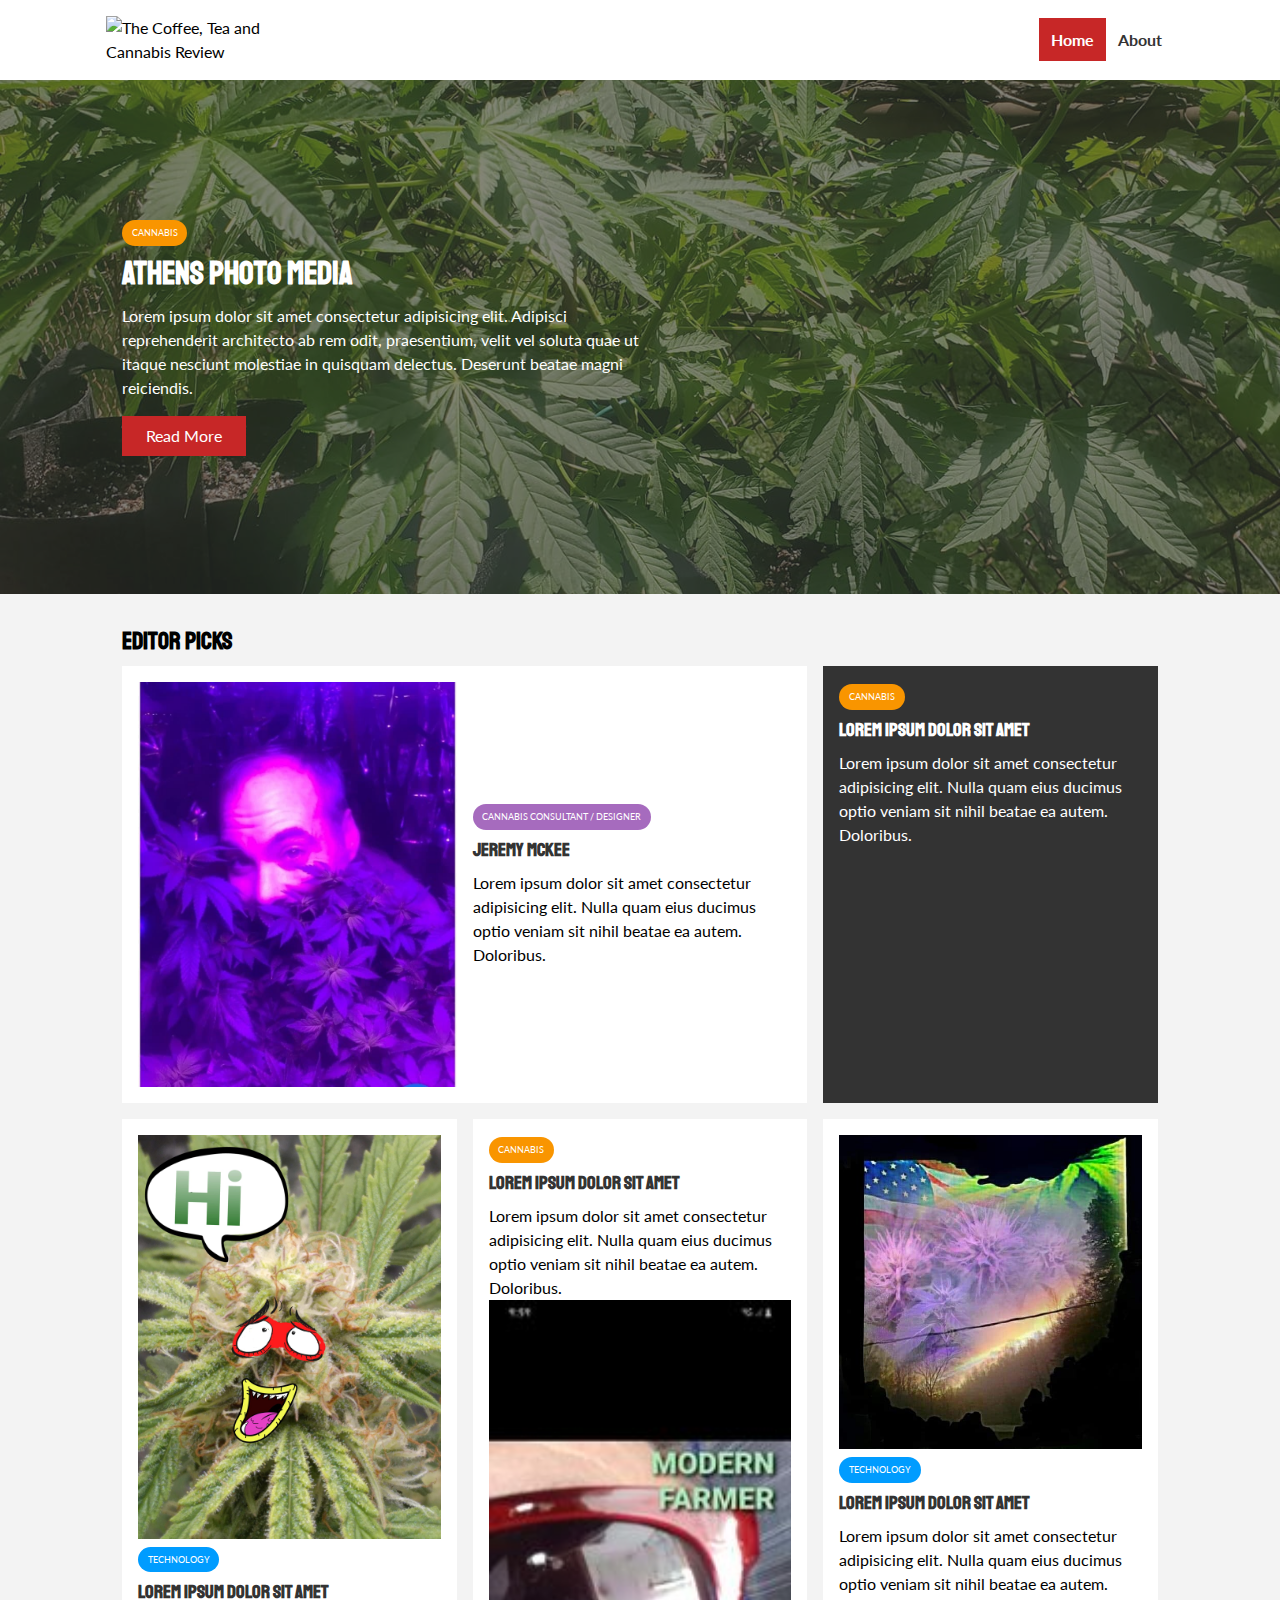
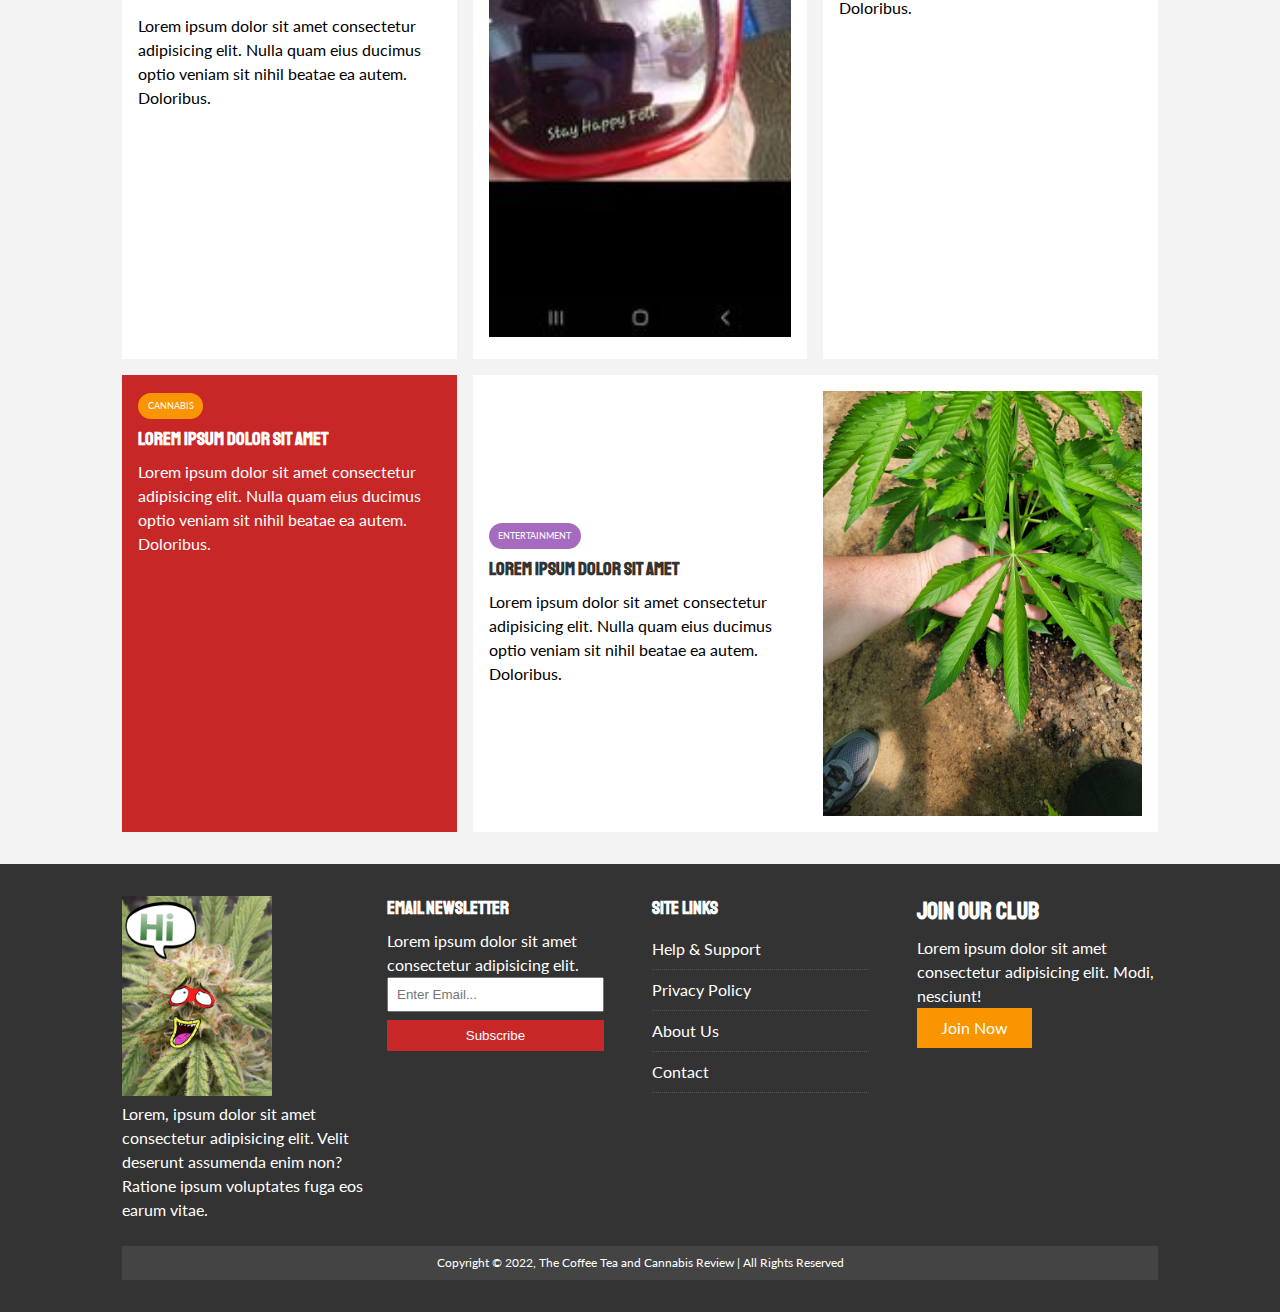
==== commit 8c34eb69: "changed h1" ====
--- a/index.html
+++ b/index.html
@@ -22,7 +22,7 @@
       href="css/mobile.css"
     />
     <link rel="shortcut icon" type="image/x-icon" href="favicon.ico" />
-    <title>The Coffee, Tea and Cannabis Review | Latest News</title>
+    <title>Shad's Coffee, Tea and Cannabis Review | Latest News</title>
   </head>
   <body>
     <nav id="main-nav">
@@ -59,7 +59,7 @@
         <div class="showcase-container">
           <div class="showcase-content">
             <div class="category category-sports">Cannabis</div>
-            <h1>The Coffee, Tea and Cannabis Review</h1>
+            <h1>Athens Photo Media</h1>
             <p>
               Lorem ipsum dolor sit amet consectetur adipisicing elit. Adipisci
               reprehenderit architecto ab rem odit, praesentium, velit vel
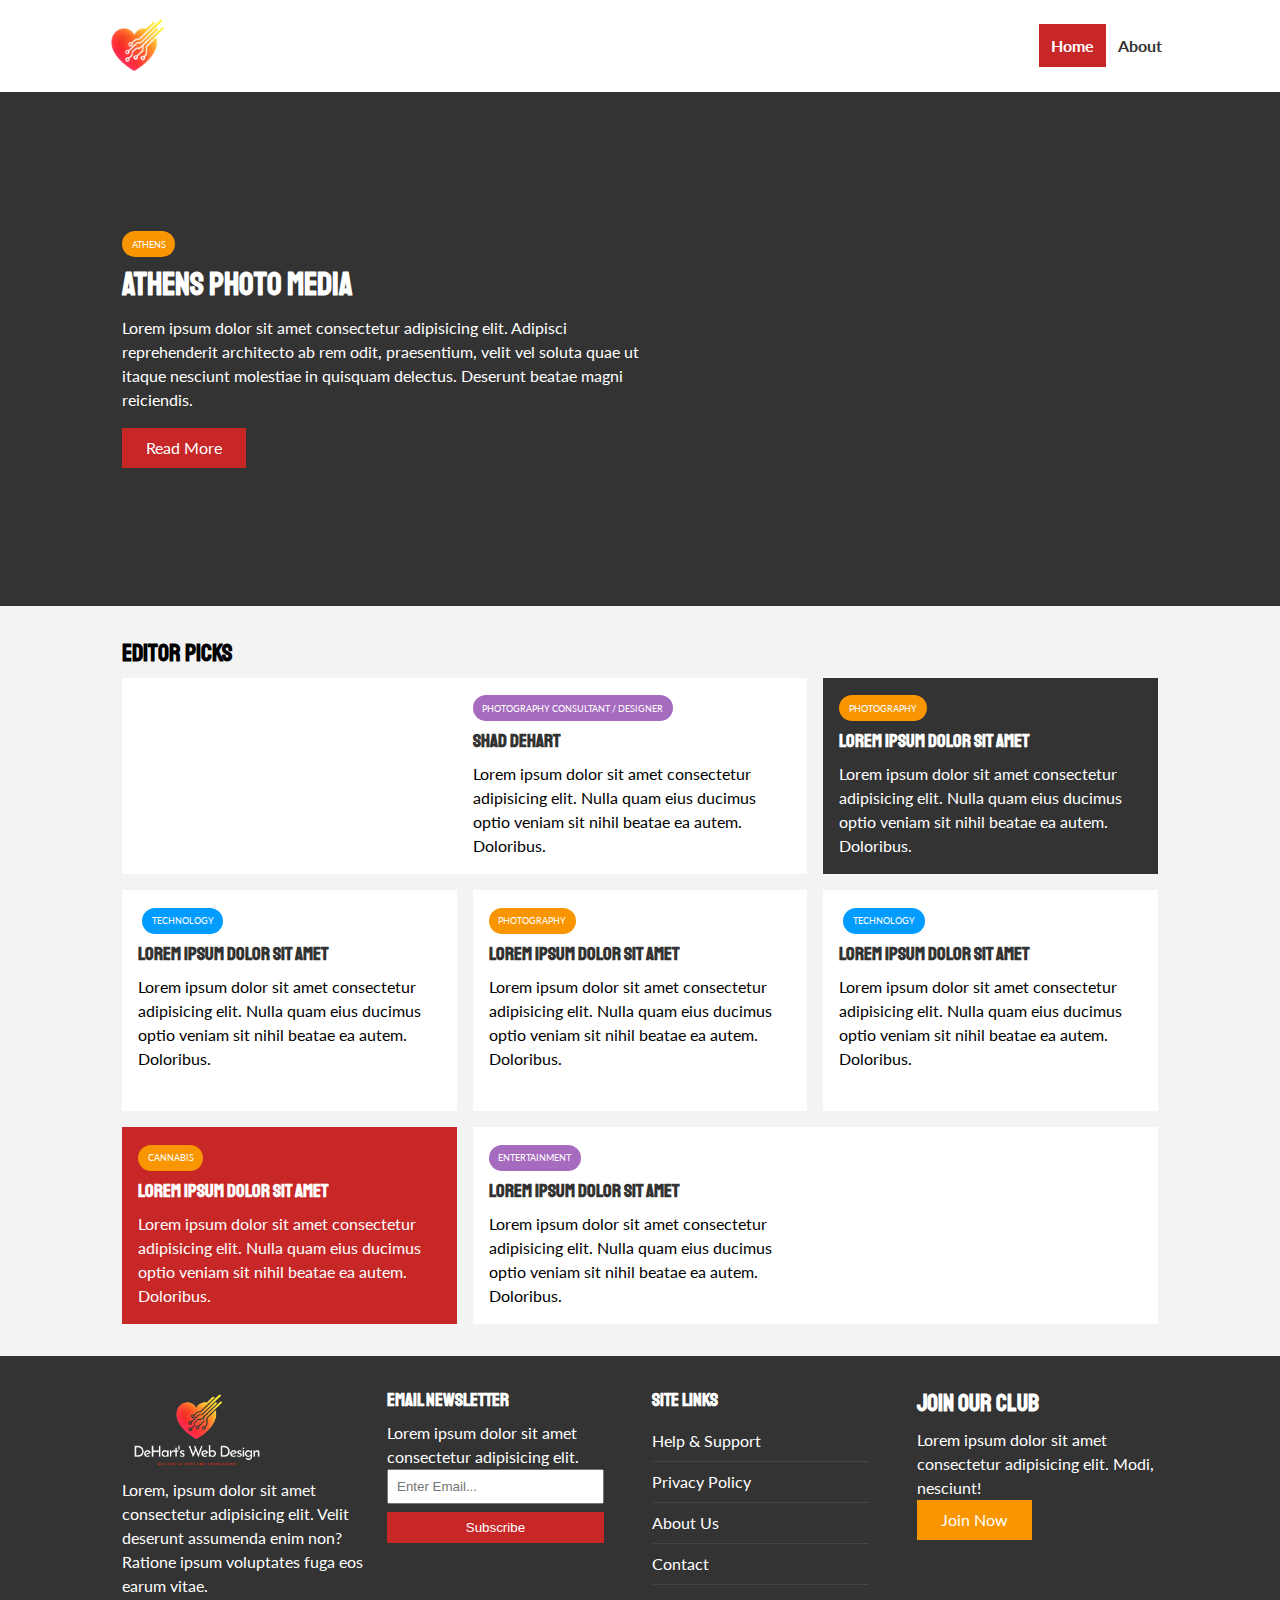
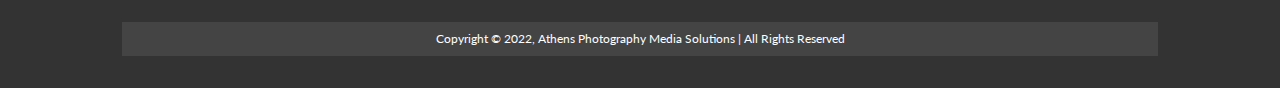
==== commit eda7a37b: "changed images" ====
--- a/index.html
+++ b/index.html
@@ -22,14 +22,15 @@
       href="css/mobile.css"
     />
     <link rel="shortcut icon" type="image/x-icon" href="favicon.ico" />
-    <title>Shad's Coffee, Tea and Cannabis Review | Latest News</title>
+    <title>Athens Photo Media Review | Latest News</title>
   </head>
   <body>
     <nav id="main-nav">
       <div class="container">
         <img
-          src="img/"
-          alt="The Coffee, Tea and Cannabis Review"
+          style="width: 60px;"
+          src="img/deharts-transparent-Logo-orange-yellow.png"
+          alt="deharts web solutions logo"
           class="logo"
         />
         <div class="social">
@@ -58,7 +59,7 @@
       <div class="container">
         <div class="showcase-container">
           <div class="showcase-content">
-            <div class="category category-sports">Cannabis</div>
+            <div class="category category-sports">Athens</div>
             <h1>Athens Photo Media</h1>
             <p>
               Lorem ipsum dolor sit amet consectetur adipisicing elit. Adipisci
@@ -78,13 +79,13 @@
         <h2>Editor Picks</h2>
         <div class="articles-container">
           <article class="card">
-            <img src="img/jeremy.jpg" alt="" />
+            <img src="img/deadly-focus.JPG" alt="" />
             <div>
               <div class="category category-ent">
-                Cannabis Consultant / Designer
+                Photography Consultant / Designer
               </div>
               <h3>
-                <a href="article.html">Jeremy Mckee</a>
+                <a href="article.html">Shad DeHart</a>
               </h3>
               <p>
                 Lorem ipsum dolor sit amet consectetur adipisicing elit. Nulla
@@ -94,18 +95,18 @@
             </div>
           </article>
           <article class="card bg-dark">
-            <div class="category category-sports">Cannabis</div>
-            <h3>
-              <a href="article.html">Lorem ipsum dolor sit amet</a>
-            </h3>
-            <p>
-              Lorem ipsum dolor sit amet consectetur adipisicing elit. Nulla
-              quam eius ducimus optio veniam sit nihil beatae ea autem.
-              Doloribus.
-            </p>
-          </article>
-          <article class="card">
-            <img src="img/hi.jpg" alt="" />
+            <div class="category category-sports">Photography</div>
+            <h3>
+              <a href="article.html">Lorem ipsum dolor sit amet</a>
+            </h3>
+            <p>
+              Lorem ipsum dolor sit amet consectetur adipisicing elit. Nulla
+              quam eius ducimus optio veniam sit nihil beatae ea autem.
+              Doloribus.
+            </p>
+          </article>
+          <article class="card">
+            <img src="img/natures-mural.JPG" alt="" />
             <div class="category category-tech">Technology</div>
             <h3>
               <a href="article.html">Lorem ipsum dolor sit amet</a>
@@ -117,19 +118,19 @@
             </p>
           </article>
           <article class="card">
-            <div class="category category-sports">Cannabis</div>
-            <h3>
-              <a href="article.html">Lorem ipsum dolor sit amet</a>
-            </h3>
-            <p>
-              Lorem ipsum dolor sit amet consectetur adipisicing elit. Nulla
-              quam eius ducimus optio veniam sit nihil beatae ea autem.
-              Doloribus.
-            </p>
-            <img src="img/shade.jpg" alt="" />
-          </article>
-          <article class="card">
-            <img src="img/ohio.jpg" alt="" />
+            <div class="category category-sports">Photography</div>
+            <h3>
+              <a href="article.html">Lorem ipsum dolor sit amet</a>
+            </h3>
+            <p>
+              Lorem ipsum dolor sit amet consectetur adipisicing elit. Nulla
+              quam eius ducimus optio veniam sit nihil beatae ea autem.
+              Doloribus.
+            </p>
+            <img src="img/the-sound-of-light.JPG" alt="" />
+          </article>
+          <article class="card">
+            <img src="img/the-build-up.JPG" alt="" />
             <div class="category category-tech">Technology</div>
             <h3>
               <a href="article.html">Lorem ipsum dolor sit amet</a>
@@ -163,7 +164,7 @@
                 Doloribus.
               </p>
             </div>
-            <img src="img/hand.jpg" alt="" />
+            <img src="img/early-morning-dew.JPG" alt="" />
           </article>
         </div>
       </div>
@@ -173,7 +174,7 @@
     <footer id="main-footer" class="py-2">
       <div class="container footer-container">
         <div>
-          <img src="img/hi.jpg" alt="NewsGrid" />
+          <img src="img/deharts-transparent-Logo.png" alt="NewsGrid" />
           <p>
             Lorem, ipsum dolor sit amet consectetur adipisicing elit. Velit
             deserunt assumenda enim non? Ratione ipsum voluptates fuga eos earum
@@ -207,7 +208,7 @@
         </div>
         <div>
           <p>
-            Copyright &copy; 2022, The Coffee Tea and Cannabis Review | All
+            Copyright &copy; 2022, Athens Photography Media Solutions | All
             Rights Reserved
           </p>
         </div>
--- a/css/style.css
+++ b/css/style.css
@@ -242,13 +242,13 @@
 
 #showcase:before {
   content: '';
-  background: url('../img/jm.jpg') no-repeat center center/cover;
+  background: url('../img/reflections.JPG') no-repeat center center/cover;
   position: absolute;
   top: 0;
   left: 0;
   width: 100%;
   height: 100%;
-  opacity: 0.4;
+  opacity: 0.9;
 }
 
 #showcase .showcase-container {
